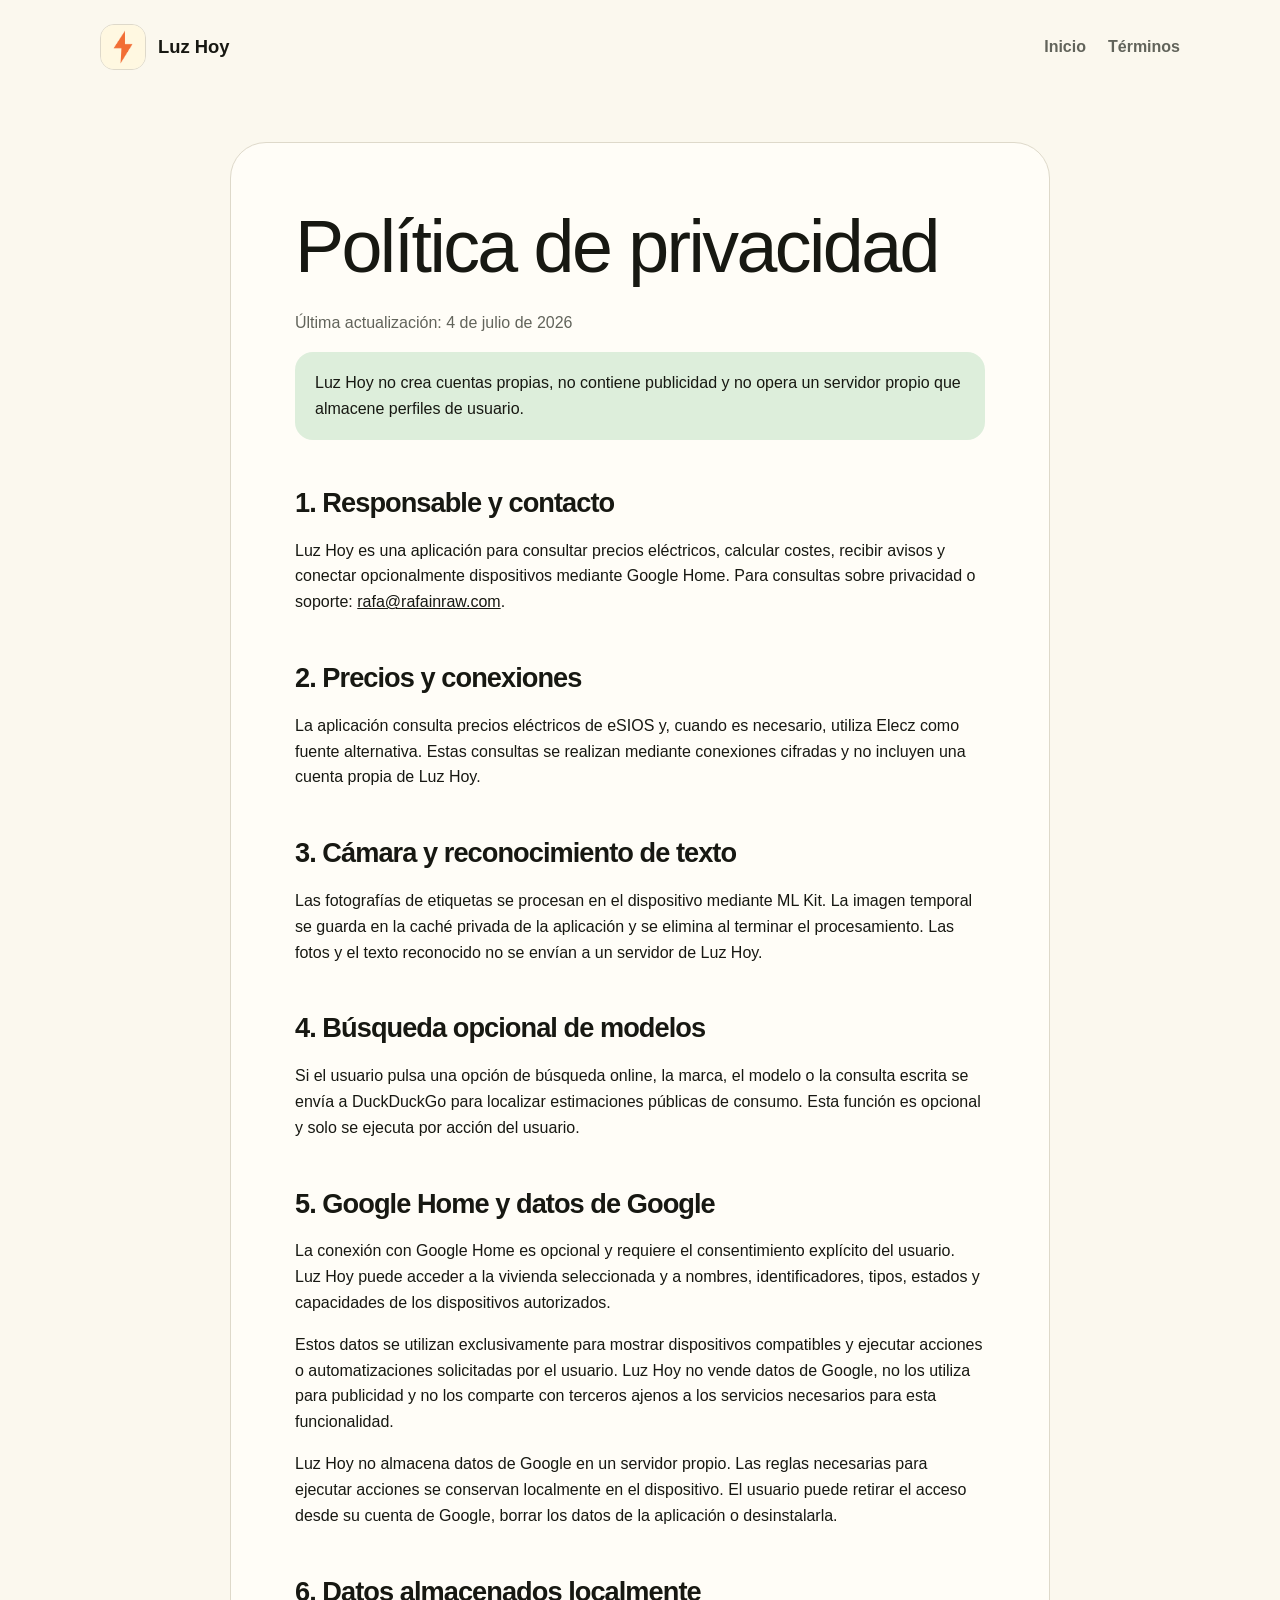
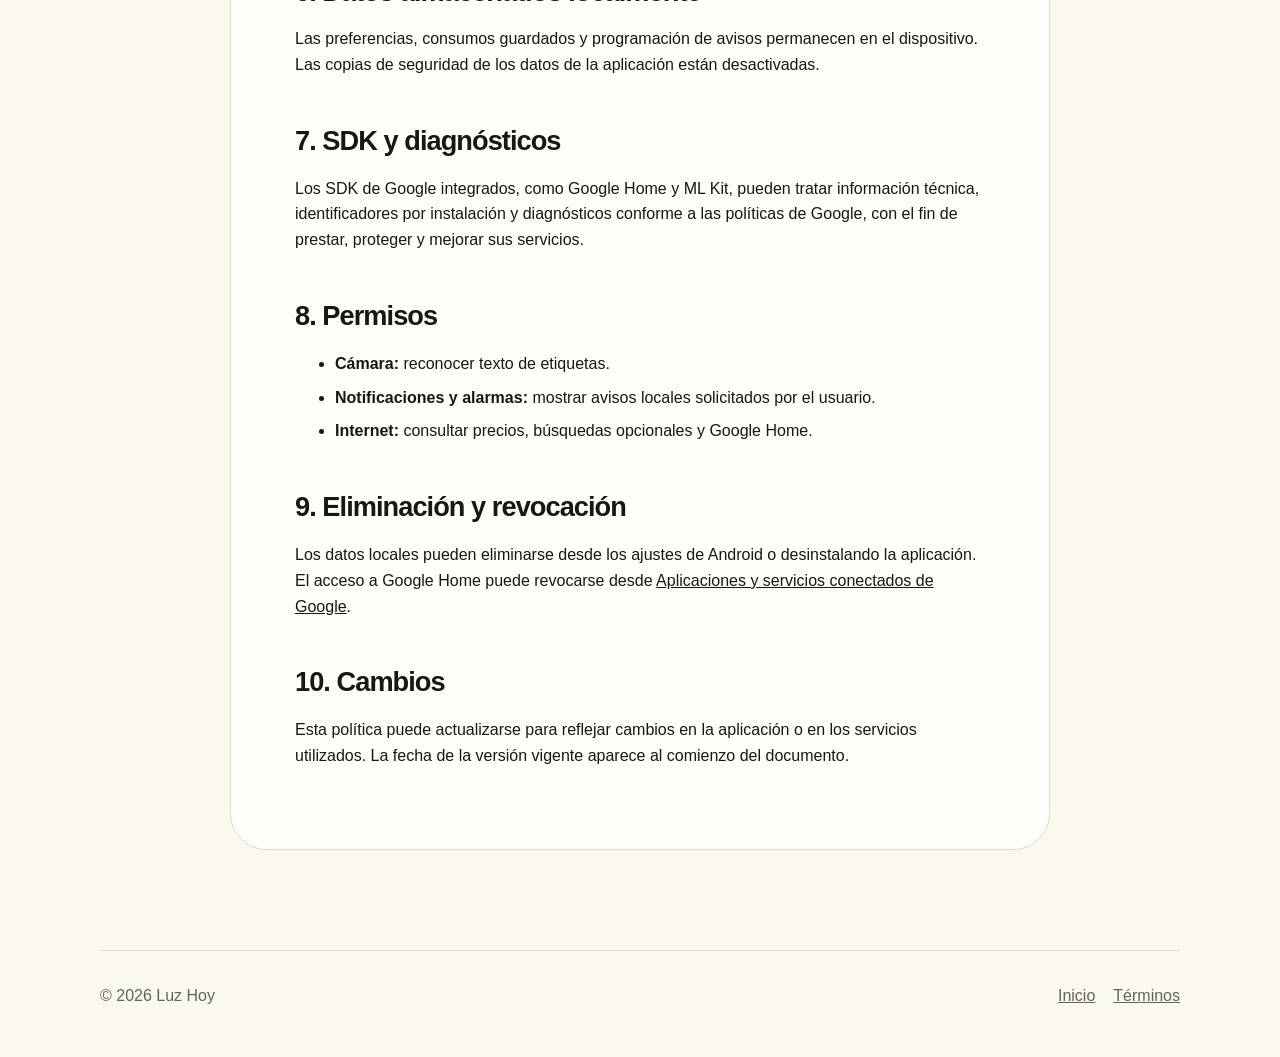
==== privacidad/index.html @ 804666d7 "Publish Luz Hoy website" ====
<!doctype html>
<html lang="es">
<head>
  <meta charset="utf-8">
  <meta name="viewport" content="width=device-width, initial-scale=1">
  <title>Política de privacidad — Luz Hoy</title>
  <link rel="icon" href="../assets/logo.png">
  <link rel="stylesheet" href="../assets/styles.css">
</head>
<body>
  <header class="wrap">
    <a class="brand" href="../"><img src="../assets/logo.png" alt=""><span>Luz Hoy</span></a>
    <nav><a href="../">Inicio</a><a href="../terminos/">Términos</a></nav>
  </header>

  <main class="legal">
    <h1>Política de privacidad</h1>
    <p class="meta">Última actualización: 4 de julio de 2026</p>
    <p class="notice">Luz Hoy no crea cuentas propias, no contiene publicidad y no opera un servidor propio que almacene perfiles de usuario.</p>

    <h2>1. Responsable y contacto</h2>
    <p>Luz Hoy es una aplicación para consultar precios eléctricos, calcular costes, recibir avisos y conectar opcionalmente dispositivos mediante Google Home. Para consultas sobre privacidad o soporte: <a href="mailto:rafa@rafainraw.com">rafa@rafainraw.com</a>.</p>

    <h2>2. Precios y conexiones</h2>
    <p>La aplicación consulta precios eléctricos de eSIOS y, cuando es necesario, utiliza Elecz como fuente alternativa. Estas consultas se realizan mediante conexiones cifradas y no incluyen una cuenta propia de Luz Hoy.</p>

    <h2>3. Cámara y reconocimiento de texto</h2>
    <p>Las fotografías de etiquetas se procesan en el dispositivo mediante ML Kit. La imagen temporal se guarda en la caché privada de la aplicación y se elimina al terminar el procesamiento. Las fotos y el texto reconocido no se envían a un servidor de Luz Hoy.</p>

    <h2>4. Búsqueda opcional de modelos</h2>
    <p>Si el usuario pulsa una opción de búsqueda online, la marca, el modelo o la consulta escrita se envía a DuckDuckGo para localizar estimaciones públicas de consumo. Esta función es opcional y solo se ejecuta por acción del usuario.</p>

    <h2>5. Google Home y datos de Google</h2>
    <p>La conexión con Google Home es opcional y requiere el consentimiento explícito del usuario. Luz Hoy puede acceder a la vivienda seleccionada y a nombres, identificadores, tipos, estados y capacidades de los dispositivos autorizados.</p>
    <p>Estos datos se utilizan exclusivamente para mostrar dispositivos compatibles y ejecutar acciones o automatizaciones solicitadas por el usuario. Luz Hoy no vende datos de Google, no los utiliza para publicidad y no los comparte con terceros ajenos a los servicios necesarios para esta funcionalidad.</p>
    <p>Luz Hoy no almacena datos de Google en un servidor propio. Las reglas necesarias para ejecutar acciones se conservan localmente en el dispositivo. El usuario puede retirar el acceso desde su cuenta de Google, borrar los datos de la aplicación o desinstalarla.</p>

    <h2>6. Datos almacenados localmente</h2>
    <p>Las preferencias, consumos guardados y programación de avisos permanecen en el dispositivo. Las copias de seguridad de los datos de la aplicación están desactivadas.</p>

    <h2>7. SDK y diagnósticos</h2>
    <p>Los SDK de Google integrados, como Google Home y ML Kit, pueden tratar información técnica, identificadores por instalación y diagnósticos conforme a las políticas de Google, con el fin de prestar, proteger y mejorar sus servicios.</p>

    <h2>8. Permisos</h2>
    <ul>
      <li><strong>Cámara:</strong> reconocer texto de etiquetas.</li>
      <li><strong>Notificaciones y alarmas:</strong> mostrar avisos locales solicitados por el usuario.</li>
      <li><strong>Internet:</strong> consultar precios, búsquedas opcionales y Google Home.</li>
    </ul>

    <h2>9. Eliminación y revocación</h2>
    <p>Los datos locales pueden eliminarse desde los ajustes de Android o desinstalando la aplicación. El acceso a Google Home puede revocarse desde <a href="https://myaccount.google.com/connections">Aplicaciones y servicios conectados de Google</a>.</p>

    <h2>10. Cambios</h2>
    <p>Esta política puede actualizarse para reflejar cambios en la aplicación o en los servicios utilizados. La fecha de la versión vigente aparece al comienzo del documento.</p>
  </main>

  <footer class="wrap"><span>© 2026 Luz Hoy</span><div><a href="../">Inicio</a><a href="../terminos/">Términos</a></div></footer>
</body>
</html>
---- assets/styles.css ----
:root {
  color-scheme: light;
  --ink: #171812;
  --muted: #62645b;
  --cream: #fbf8ee;
  --paper: #fffdf7;
  --orange: #f26e35;
  --orange-soft: #ffe2cc;
  --green: #3c8a58;
  --green-soft: #ddeedb;
  --purple: #76568e;
  --purple-soft: #e8dfea;
  --line: #ded9ca;
  --radius: 28px;
}

* { box-sizing: border-box; }

html { scroll-behavior: smooth; }

body {
  margin: 0;
  background: var(--cream);
  color: var(--ink);
  font-family: Inter, ui-sans-serif, -apple-system, BlinkMacSystemFont, "Segoe UI", sans-serif;
  line-height: 1.62;
}

a { color: inherit; }

.wrap {
  width: min(1080px, calc(100% - 40px));
  margin-inline: auto;
}

header {
  display: flex;
  align-items: center;
  justify-content: space-between;
  gap: 24px;
  padding: 24px 0;
}

.brand {
  display: inline-flex;
  align-items: center;
  gap: 12px;
  font-size: 1.15rem;
  font-weight: 800;
  text-decoration: none;
}

.brand img {
  width: 46px;
  height: 46px;
  border: 1px solid var(--line);
  border-radius: 14px;
}

nav { display: flex; gap: 22px; }
nav a { color: var(--muted); font-weight: 650; text-decoration: none; }
nav a:hover { color: var(--orange); }

.hero {
  display: grid;
  grid-template-columns: 1.05fr .95fr;
  align-items: center;
  gap: clamp(40px, 7vw, 90px);
  min-height: 650px;
  padding: 58px 0 90px;
}

h1, h2, h3 { line-height: 1.08; letter-spacing: -.035em; }
h1 { margin: 0 0 24px; font-size: clamp(3.5rem, 8vw, 6.8rem); font-weight: 420; }
h2 { margin: 0 0 20px; font-size: clamp(2rem, 4vw, 3.3rem); }
h3 { margin: 0 0 10px; font-size: 1.35rem; }

.lead {
  max-width: 660px;
  margin: 0 0 30px;
  color: var(--muted);
  font-size: clamp(1.08rem, 2vw, 1.3rem);
}

.button {
  display: inline-flex;
  align-items: center;
  min-height: 52px;
  padding: 0 24px;
  border-radius: 999px;
  background: var(--orange);
  color: white;
  font-weight: 800;
  text-decoration: none;
}

.phone {
  justify-self: center;
  width: min(100%, 390px);
  padding: 13px;
  border: 1px solid var(--line);
  border-radius: 42px;
  background: var(--paper);
  box-shadow: 0 30px 70px rgba(54, 44, 26, .14);
  transform: rotate(2deg);
}

.phone img { display: block; width: 100%; border-radius: 31px; }

.features {
  display: grid;
  grid-template-columns: repeat(3, 1fr);
  gap: 18px;
  padding-bottom: 100px;
}

.feature {
  min-height: 230px;
  padding: 30px;
  border: 1px solid var(--line);
  border-radius: var(--radius);
}

.feature:nth-child(1) { background: var(--orange-soft); }
.feature:nth-child(2) { background: var(--green-soft); }
.feature:nth-child(3) { background: var(--purple-soft); }
.feature p { margin: 0; color: var(--muted); }

.showcase {
  padding: 10px 0 120px;
}

.showcase-heading {
  max-width: 720px;
  margin-bottom: 54px;
}

.eyebrow {
  margin: 0 0 10px;
  color: var(--purple);
  font-size: .88rem;
  font-weight: 850;
  letter-spacing: .12em;
  text-transform: uppercase;
}

.screens {
  display: grid;
  grid-template-columns: repeat(3, 1fr);
  align-items: start;
  gap: 24px;
}

.screen-card {
  margin: 0;
  padding: 10px 10px 18px;
  border: 1px solid var(--line);
  border-radius: 34px;
  background: var(--paper);
  box-shadow: 0 24px 54px rgba(54, 44, 26, .1);
}

.screen-card.raised { transform: translateY(-28px); }
.screen-card img { display: block; width: 100%; border-radius: 25px; }
.screen-card figcaption { padding: 14px 10px 0; font-weight: 800; text-align: center; }

.legal {
  width: min(820px, calc(100% - 40px));
  margin: 48px auto 100px;
  padding: clamp(28px, 6vw, 64px);
  border: 1px solid var(--line);
  border-radius: 36px;
  background: var(--paper);
}

.legal h1 { font-size: clamp(2.6rem, 7vw, 4.6rem); }
.legal h2 { margin-top: 48px; font-size: 1.7rem; }
.legal li { margin-bottom: 8px; }
.meta { color: var(--muted); }
.notice { padding: 18px 20px; border-radius: 18px; background: var(--green-soft); }

footer {
  display: flex;
  justify-content: space-between;
  gap: 20px;
  padding: 32px 0 48px;
  border-top: 1px solid var(--line);
  color: var(--muted);
}

footer div { display: flex; gap: 18px; }

@media (max-width: 760px) {
  .wrap { width: min(100% - 28px, 1080px); }
  header { align-items: flex-start; }
  nav { flex-direction: column; gap: 3px; text-align: right; }
  .hero { grid-template-columns: 1fr; min-height: auto; padding-top: 45px; }
  .phone { width: min(82vw, 350px); transform: none; }
  .features { grid-template-columns: 1fr; }
  .showcase { padding-top: 0; }
  .screens {
    grid-template-columns: repeat(3, minmax(245px, 1fr));
    gap: 16px;
    margin-right: -14px;
    padding: 18px 14px 38px 0;
    overflow-x: auto;
    scroll-snap-type: x mandatory;
  }
  .screen-card { scroll-snap-align: start; }
  .screen-card.raised { transform: none; }
  footer { flex-direction: column; }
}
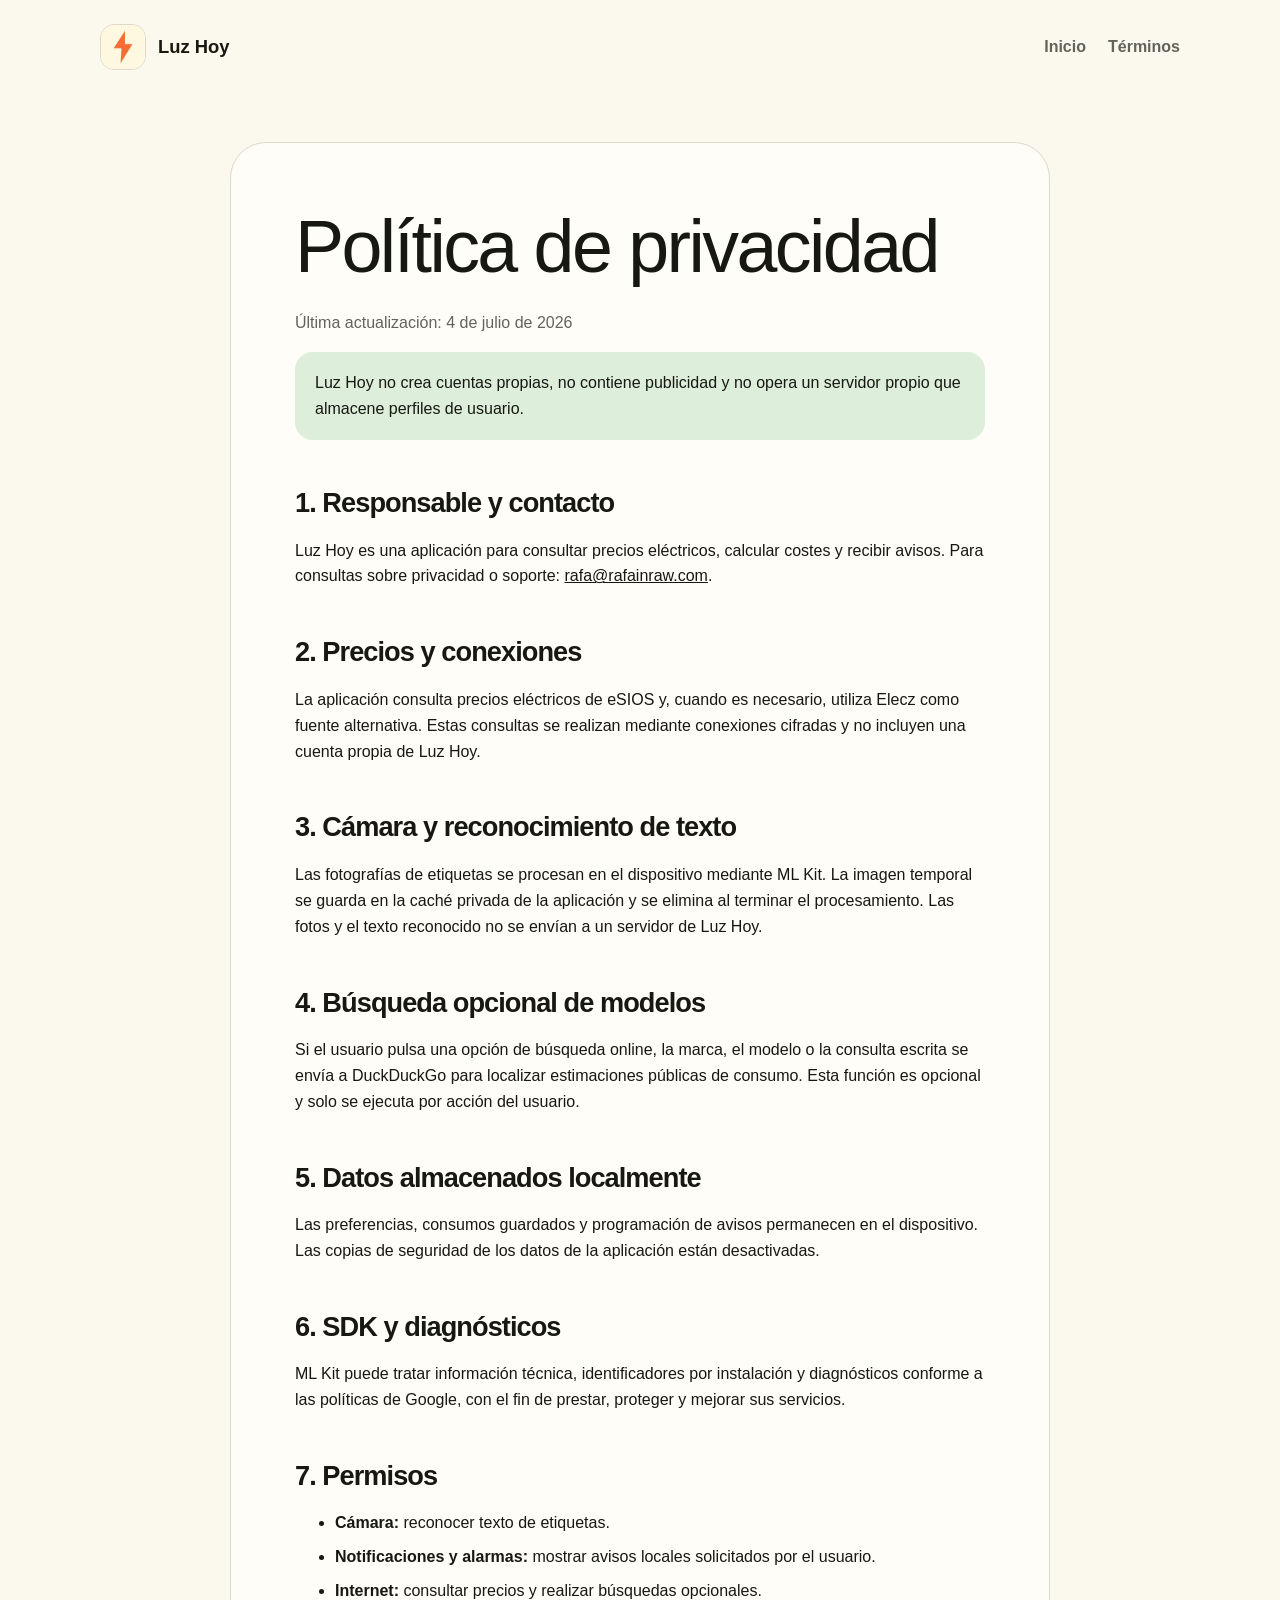
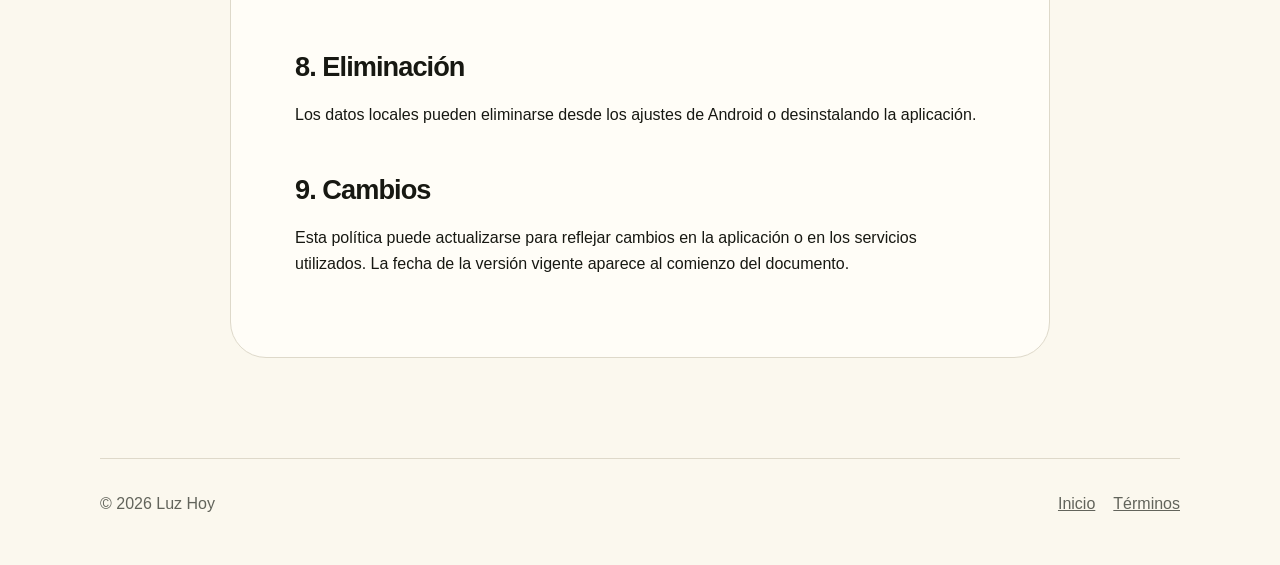
==== commit 51ec4813: "Remove Google Home from public release" ====
--- a/privacidad/index.html
+++ b/privacidad/index.html
@@ -19,7 +19,7 @@
     <p class="notice">Luz Hoy no crea cuentas propias, no contiene publicidad y no opera un servidor propio que almacene perfiles de usuario.</p>
 
     <h2>1. Responsable y contacto</h2>
-    <p>Luz Hoy es una aplicación para consultar precios eléctricos, calcular costes, recibir avisos y conectar opcionalmente dispositivos mediante Google Home. Para consultas sobre privacidad o soporte: <a href="mailto:rafa@rafainraw.com">rafa@rafainraw.com</a>.</p>
+    <p>Luz Hoy es una aplicación para consultar precios eléctricos, calcular costes y recibir avisos. Para consultas sobre privacidad o soporte: <a href="mailto:rafa@rafainraw.com">rafa@rafainraw.com</a>.</p>
 
     <h2>2. Precios y conexiones</h2>
     <p>La aplicación consulta precios eléctricos de eSIOS y, cuando es necesario, utiliza Elecz como fuente alternativa. Estas consultas se realizan mediante conexiones cifradas y no incluyen una cuenta propia de Luz Hoy.</p>
@@ -30,28 +30,23 @@
     <h2>4. Búsqueda opcional de modelos</h2>
     <p>Si el usuario pulsa una opción de búsqueda online, la marca, el modelo o la consulta escrita se envía a DuckDuckGo para localizar estimaciones públicas de consumo. Esta función es opcional y solo se ejecuta por acción del usuario.</p>
 
-    <h2>5. Google Home y datos de Google</h2>
-    <p>La conexión con Google Home es opcional y requiere el consentimiento explícito del usuario. Luz Hoy puede acceder a la vivienda seleccionada y a nombres, identificadores, tipos, estados y capacidades de los dispositivos autorizados.</p>
-    <p>Estos datos se utilizan exclusivamente para mostrar dispositivos compatibles y ejecutar acciones o automatizaciones solicitadas por el usuario. Luz Hoy no vende datos de Google, no los utiliza para publicidad y no los comparte con terceros ajenos a los servicios necesarios para esta funcionalidad.</p>
-    <p>Luz Hoy no almacena datos de Google en un servidor propio. Las reglas necesarias para ejecutar acciones se conservan localmente en el dispositivo. El usuario puede retirar el acceso desde su cuenta de Google, borrar los datos de la aplicación o desinstalarla.</p>
-
-    <h2>6. Datos almacenados localmente</h2>
+    <h2>5. Datos almacenados localmente</h2>
     <p>Las preferencias, consumos guardados y programación de avisos permanecen en el dispositivo. Las copias de seguridad de los datos de la aplicación están desactivadas.</p>
 
-    <h2>7. SDK y diagnósticos</h2>
-    <p>Los SDK de Google integrados, como Google Home y ML Kit, pueden tratar información técnica, identificadores por instalación y diagnósticos conforme a las políticas de Google, con el fin de prestar, proteger y mejorar sus servicios.</p>
+    <h2>6. SDK y diagnósticos</h2>
+    <p>ML Kit puede tratar información técnica, identificadores por instalación y diagnósticos conforme a las políticas de Google, con el fin de prestar, proteger y mejorar sus servicios.</p>
 
-    <h2>8. Permisos</h2>
+    <h2>7. Permisos</h2>
     <ul>
       <li><strong>Cámara:</strong> reconocer texto de etiquetas.</li>
       <li><strong>Notificaciones y alarmas:</strong> mostrar avisos locales solicitados por el usuario.</li>
-      <li><strong>Internet:</strong> consultar precios, búsquedas opcionales y Google Home.</li>
+      <li><strong>Internet:</strong> consultar precios y realizar búsquedas opcionales.</li>
     </ul>
 
-    <h2>9. Eliminación y revocación</h2>
-    <p>Los datos locales pueden eliminarse desde los ajustes de Android o desinstalando la aplicación. El acceso a Google Home puede revocarse desde <a href="https://myaccount.google.com/connections">Aplicaciones y servicios conectados de Google</a>.</p>
+    <h2>8. Eliminación</h2>
+    <p>Los datos locales pueden eliminarse desde los ajustes de Android o desinstalando la aplicación.</p>
 
-    <h2>10. Cambios</h2>
+    <h2>9. Cambios</h2>
     <p>Esta política puede actualizarse para reflejar cambios en la aplicación o en los servicios utilizados. La fecha de la versión vigente aparece al comienzo del documento.</p>
   </main>
 
--- a/assets/styles.css
+++ b/assets/styles.css
@@ -146,9 +146,11 @@
 
 .screens {
   display: grid;
-  grid-template-columns: repeat(3, 1fr);
+  grid-template-columns: repeat(2, minmax(0, 1fr));
   align-items: start;
   gap: 24px;
+  max-width: 760px;
+  margin-inline: auto;
 }
 
 .screen-card {
@@ -194,15 +196,17 @@
   .wrap { width: min(100% - 28px, 1080px); }
   header { align-items: flex-start; }
   nav { flex-direction: column; gap: 3px; text-align: right; }
-  .hero { grid-template-columns: 1fr; min-height: auto; padding-top: 45px; }
+  .hero { grid-template-columns: minmax(0, 1fr); min-height: auto; padding-top: 45px; }
+  .hero > div { width: 100%; min-width: 0; }
   .phone { width: min(82vw, 350px); transform: none; }
   .features { grid-template-columns: 1fr; }
   .showcase { padding-top: 0; }
   .screens {
-    grid-template-columns: repeat(3, minmax(245px, 1fr));
+    grid-template-columns: repeat(2, minmax(245px, 1fr));
     gap: 16px;
-    margin-right: -14px;
-    padding: 18px 14px 38px 0;
+    width: 100%;
+    margin-right: 0;
+    padding: 18px 0 38px;
     overflow-x: auto;
     scroll-snap-type: x mandatory;
   }
